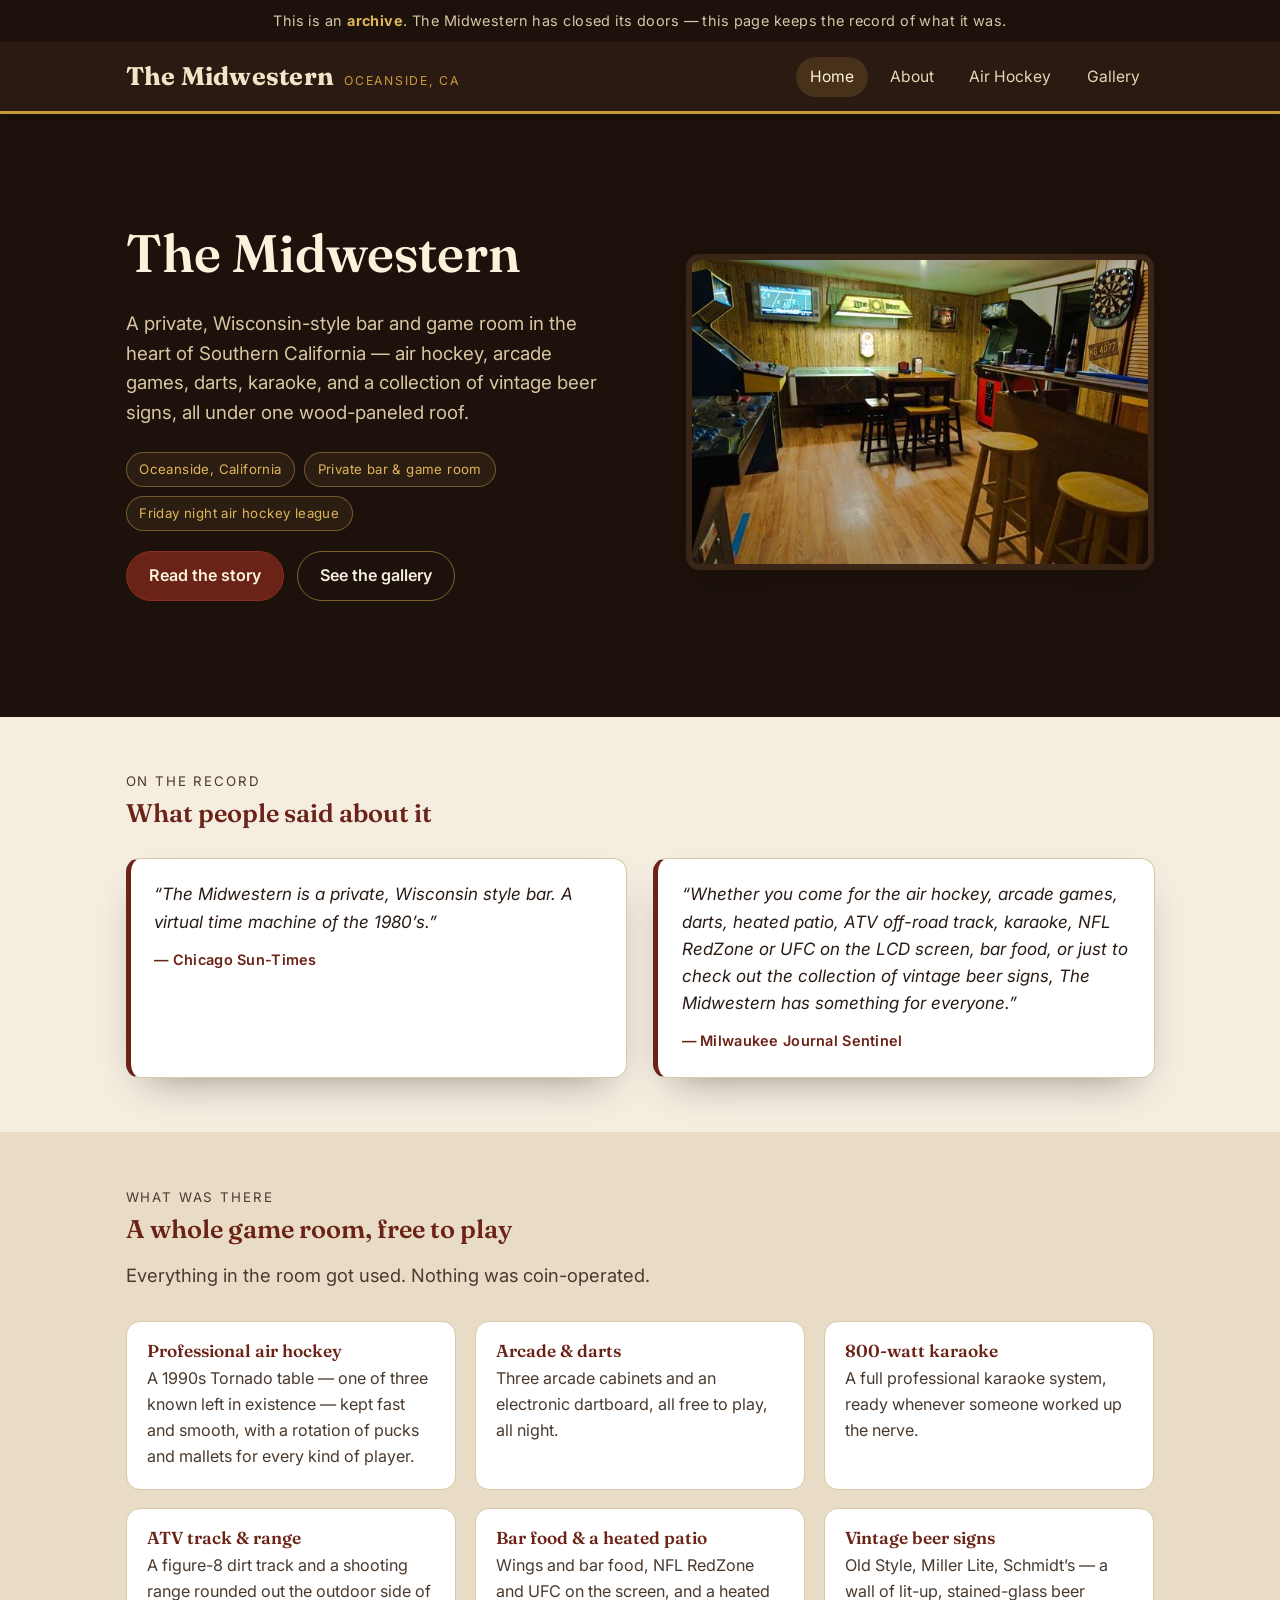
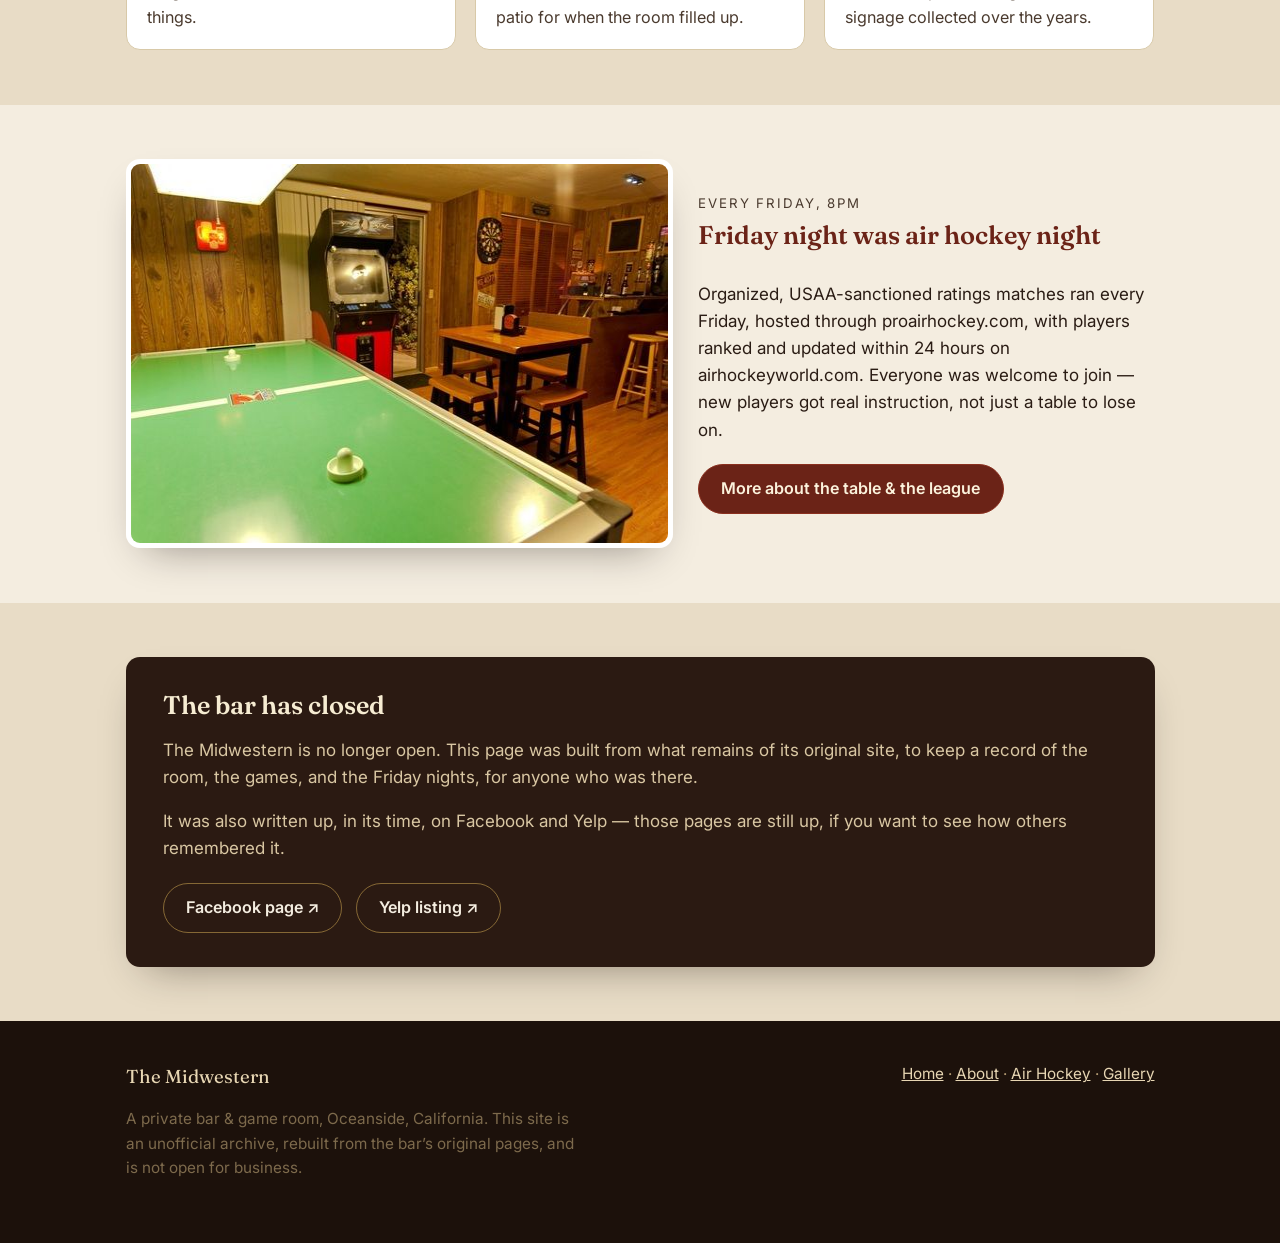
==== index.html @ d5c05716 "Recreate The Midwestern as a historical archive site The Midwestern was a private Wisconsin-style ba" ====
<!DOCTYPE html>
<html lang="en">
<head>
<meta charset="utf-8">
<meta name="viewport" content="width=device-width, initial-scale=1">
<title>The Midwestern — an archive of the Oceanside bar & game room</title>
<meta name="description" content="An archive of The Midwestern, a private Wisconsin-style bar and game room in Oceanside, California — air hockey, arcade, darts, karaoke, and a Friday night league. The bar is closed; this page keeps the record.">
<meta name="robots" content="noindex, nofollow">
<link rel="preconnect" href="https://fonts.googleapis.com">
<link rel="preconnect" href="https://fonts.gstatic.com" crossorigin>
<link href="https://fonts.googleapis.com/css2?family=Fraunces:opsz,wght@9..144,500;9..144,600;9..144,700&family=Inter:wght@400;500;600;700&display=swap" rel="stylesheet">
<link rel="stylesheet" href="/css/site.css">
</head>
<body>

<div class="archive-banner">This is an <strong>archive</strong>. The Midwestern has closed its doors — this page keeps the record of what it was.</div>

<header class="masthead">
  <div class="masthead-inner">
    <a class="brand" href="/">
      <span class="mark">The Midwestern</span>
      <span class="sub">Oceanside, CA</span>
    </a>
    <nav class="primary" aria-label="Primary">
      <ul>
        <li><a href="/" aria-current="page">Home</a></li>
        <li><a href="/about.html">About</a></li>
        <li><a href="/air-hockey.html">Air Hockey</a></li>
        <li><a href="/gallery.html">Gallery</a></li>
      </ul>
    </nav>
  </div>
</header>

<main>

  <section class="hero">
    <div class="hero-inner">
      <div>
        <h1>The Midwestern</h1>
        <p class="tagline">A private, Wisconsin-style bar and game room in the heart of Southern California — air hockey, arcade games, darts, karaoke, and a collection of vintage beer signs, all under one wood-paneled roof.</p>
        <div class="badges">
          <span class="badge">Oceanside, California</span>
          <span class="badge">Private bar &amp; game room</span>
          <span class="badge">Friday night air hockey league</span>
        </div>
        <div class="link-row">
          <a class="btn" href="/about.html">Read the story</a>
          <a class="btn ghost" href="/gallery.html">See the gallery</a>
        </div>
      </div>
      <div class="hero-photo">
        <img src="/images/hero-lounge.jpg" alt="The Midwestern's main room — wood paneling, an air hockey table, arcade cabinets, a dartboard, and a bar lined with stools." width="600" height="399" loading="eager">
      </div>
    </div>
  </section>

  <section>
    <div class="wrap">
      <div class="section-head">
        <span class="kicker">On the record</span>
        <h2>What people said about it</h2>
      </div>
      <div class="press">
        <blockquote class="press-quote">
          <p>&ldquo;The Midwestern is a private, Wisconsin style bar. A virtual time machine of the 1980&rsquo;s.&rdquo;</p>
          <cite>— Chicago Sun-Times</cite>
        </blockquote>
        <blockquote class="press-quote">
          <p>&ldquo;Whether you come for the air hockey, arcade games, darts, heated patio, ATV off-road track, karaoke, NFL RedZone or UFC on the LCD screen, bar food, or just to check out the collection of vintage beer signs, The Midwestern has something for everyone.&rdquo;</p>
          <cite>— Milwaukee Journal Sentinel</cite>
        </blockquote>
      </div>
    </div>
  </section>

  <section class="tan">
    <div class="wrap">
      <div class="section-head">
        <span class="kicker">What was there</span>
        <h2>A whole game room, free to play</h2>
        <p class="lede">Everything in the room got used. Nothing was coin-operated.</p>
      </div>
      <div class="feature-grid">
        <div class="feature-card">
          <h3>Professional air hockey</h3>
          <p>A 1990s Tornado table — one of three known left in existence — kept fast and smooth, with a rotation of pucks and mallets for every kind of player.</p>
        </div>
        <div class="feature-card">
          <h3>Arcade &amp; darts</h3>
          <p>Three arcade cabinets and an electronic dartboard, all free to play, all night.</p>
        </div>
        <div class="feature-card">
          <h3>800-watt karaoke</h3>
          <p>A full professional karaoke system, ready whenever someone worked up the nerve.</p>
        </div>
        <div class="feature-card">
          <h3>ATV track &amp; range</h3>
          <p>A figure-8 dirt track and a shooting range rounded out the outdoor side of things.</p>
        </div>
        <div class="feature-card">
          <h3>Bar food &amp; a heated patio</h3>
          <p>Wings and bar food, NFL RedZone and UFC on the screen, and a heated patio for when the room filled up.</p>
        </div>
        <div class="feature-card">
          <h3>Vintage beer signs</h3>
          <p>Old Style, Miller Lite, Schmidt&rsquo;s — a wall of lit-up, stained-glass beer signage collected over the years.</p>
        </div>
      </div>
    </div>
  </section>

  <section>
    <div class="wrap two-up">
      <div class="photo">
        <img src="/images/room-corner.jpg" alt="The air hockey table, dartboard, and bar corner, seen from across the room." width="570" height="379" loading="lazy">
      </div>
      <div>
        <div class="section-head">
          <span class="kicker">Every Friday, 8pm</span>
          <h2>Friday night was air hockey night</h2>
        </div>
        <p class="prose">Organized, USAA-sanctioned ratings matches ran every Friday, hosted through proairhockey.com, with players ranked and updated within 24 hours on airhockeyworld.com. Everyone was welcome to join — new players got real instruction, not just a table to lose on.</p>
        <div class="link-row">
          <a class="btn" href="/air-hockey.html">More about the table &amp; the league</a>
        </div>
      </div>
    </div>
  </section>

  <section class="tan">
    <div class="wrap">
      <div class="closing-card">
        <h2>The bar has closed</h2>
        <p>The Midwestern is no longer open. This page was built from what remains of its original site, to keep a record of the room, the games, and the Friday nights, for anyone who was there.</p>
        <p>It was also written up, in its time, on Facebook and Yelp — those pages are still up, if you want to see how others remembered it.</p>
        <div class="link-row">
          <a class="btn ghost" href="https://www.facebook.com/themidwesternbar/" target="_blank" rel="noopener">Facebook page ↗</a>
          <a class="btn ghost" href="https://www.yelp.com/biz/the-midwestern-oceanside" target="_blank" rel="noopener">Yelp listing ↗</a>
        </div>
      </div>
    </div>
  </section>

</main>

<footer class="site-footer">
  <div class="wrap">
    <div>
      <div class="mark" style="font-family:'Fraunces',Georgia,serif;color:#e7d6b3;font-size:1.1rem;">The Midwestern</div>
      <p class="fine">A private bar &amp; game room, Oceanside, California. This site is an unofficial archive, rebuilt from the bar&rsquo;s original pages, and is not open for business.</p>
    </div>
    <nav aria-label="Footer">
      <a href="/">Home</a> &middot; <a href="/about.html">About</a> &middot; <a href="/air-hockey.html">Air Hockey</a> &middot; <a href="/gallery.html">Gallery</a>
    </nav>
  </div>
</footer>

</body>
</html>
---- css/site.css ----
/* The Midwestern — archive site. One stylesheet, no build step. */

:root {
  --ink: #2a1c14;
  --ink-soft: #4a3a2e;
  --parchment: #f4ede0;
  --parchment-deep: #e8dcc6;
  --walnut: #2b1a12;
  --walnut-deep: #1c110b;
  --oxblood: #6b2317;
  --oxblood-bright: #8a2f1e;
  --brass: #c99a3c;
  --brass-bright: #e0b559;
  --line: #d8c9a8;
  --paper-shadow: 0 18px 40px -20px rgba(20, 12, 6, 0.45);
  --radius: 14px;
  font-size: 17px;
}

* { box-sizing: border-box; }

html { scroll-behavior: smooth; }
[id] { scroll-margin-top: 5.5rem; }

body {
  margin: 0;
  background: var(--parchment);
  color: var(--ink);
  font-family: "Inter", system-ui, -apple-system, "Segoe UI", sans-serif;
  line-height: 1.6;
  -webkit-font-smoothing: antialiased;
}

h1, h2, h3, .display {
  font-family: "Fraunces", Georgia, serif;
  font-weight: 600;
  color: var(--oxblood);
  line-height: 1.12;
  margin: 0 0 0.5em;
}

a { color: var(--oxblood); }
img { max-width: 100%; display: block; }

.wrap {
  max-width: 1080px;
  margin: 0 auto;
  padding: 0 1.5rem;
}

/* ---------- Archive banner ---------- */
.archive-banner {
  background: var(--walnut-deep);
  color: #d8c6a8;
  text-align: center;
  font-size: 0.85rem;
  letter-spacing: 0.03em;
  padding: 0.55rem 1rem;
}
.archive-banner strong { color: var(--brass-bright); }

/* ---------- Header / nav ---------- */
header.masthead {
  position: sticky;
  top: 0;
  z-index: 50;
  background: var(--walnut);
  border-bottom: 3px solid var(--brass);
  box-shadow: 0 6px 18px -10px rgba(0,0,0,0.5);
}
.masthead-inner {
  max-width: 1080px;
  margin: 0 auto;
  padding: 0.85rem 1.5rem;
  display: flex;
  align-items: center;
  justify-content: space-between;
  gap: 1rem;
  flex-wrap: wrap;
}
.brand {
  display: flex;
  align-items: baseline;
  gap: 0.6rem;
  color: var(--parchment);
  text-decoration: none;
}
.brand .mark {
  font-family: "Fraunces", Georgia, serif;
  font-weight: 700;
  font-size: 1.5rem;
  color: #f2e4c6;
  letter-spacing: 0.01em;
}
.brand .sub {
  font-size: 0.72rem;
  text-transform: uppercase;
  letter-spacing: 0.14em;
  color: var(--brass);
}
nav.primary ul {
  list-style: none;
  display: flex;
  flex-wrap: wrap;
  gap: 0.4rem;
  margin: 0;
  padding: 0;
}
nav.primary a {
  display: inline-block;
  padding: 0.45rem 0.85rem;
  color: #e7d6b3;
  text-decoration: none;
  font-size: 0.92rem;
  border-radius: 999px;
  transition: background 0.15s, color 0.15s;
}
nav.primary a:hover,
nav.primary a[aria-current="page"] {
  background: rgba(201, 154, 60, 0.18);
  color: #fff2d6;
}

/* ---------- Hero ---------- */
.hero {
  position: relative;
  background: var(--walnut-deep);
  color: #f4ede0;
  overflow: hidden;
}
.hero-inner {
  max-width: 1080px;
  margin: 0 auto;
  padding: 3.2rem 1.5rem 3.6rem;
  display: grid;
  grid-template-columns: 1.05fr 0.95fr;
  gap: 2.5rem;
  align-items: center;
}
.hero h1 {
  color: #fbf2dc;
  font-size: clamp(2.1rem, 4.4vw, 3.1rem);
}
.hero .tagline {
  font-size: 1.1rem;
  color: #d9c7a3;
  max-width: 40ch;
}
.hero-photo {
  border-radius: var(--radius);
  overflow: hidden;
  box-shadow: var(--paper-shadow);
  border: 6px solid #3a2517;
}
.hero-photo img { width: 100%; height: 100%; object-fit: cover; }
.hero .badges {
  display: flex;
  flex-wrap: wrap;
  gap: 0.5rem;
  margin-top: 1.4rem;
}
.badge {
  font-size: 0.78rem;
  letter-spacing: 0.03em;
  padding: 0.35rem 0.75rem;
  border-radius: 999px;
  border: 1px solid rgba(224, 181, 89, 0.4);
  color: var(--brass-bright);
  background: rgba(224, 181, 89, 0.08);
}

/* ---------- Sections ---------- */
main { display: block; }
section { padding: 3.2rem 0; }
section.tan { background: var(--parchment-deep); }
.section-head { max-width: 62ch; margin-bottom: 1.8rem; }
.section-head .kicker {
  display: block;
  font-size: 0.78rem;
  letter-spacing: 0.14em;
  text-transform: uppercase;
  color: var(--ink-soft);
  margin-bottom: 0.4rem;
}
.lede { font-size: 1.08rem; color: var(--ink-soft); }
.lede br { display: block; content: ""; margin-top: 0.95em; }
.prose p { color: var(--ink-soft); }

/* Press quotes */
.press {
  display: grid;
  grid-template-columns: 1fr 1fr;
  gap: 1.5rem;
}
blockquote.press-quote {
  margin: 0;
  background: #fff;
  border: 1px solid var(--line);
  border-left: 5px solid var(--oxblood);
  border-radius: var(--radius);
  padding: 1.3rem 1.4rem;
  box-shadow: var(--paper-shadow);
}
blockquote.press-quote p { margin: 0 0 0.6rem; font-style: italic; color: var(--ink); }
blockquote.press-quote cite {
  font-style: normal;
  font-size: 0.85rem;
  color: var(--oxblood);
  font-weight: 600;
  letter-spacing: 0.02em;
}

/* Feature grid (what was there) */
.feature-grid {
  display: grid;
  grid-template-columns: repeat(3, 1fr);
  gap: 1.1rem;
}
.feature-card {
  background: #fff;
  border: 1px solid var(--line);
  border-radius: var(--radius);
  padding: 1.1rem 1.2rem;
}
.feature-card h3 {
  font-size: 1.02rem;
  margin-bottom: 0.35rem;
}
.feature-card p { margin: 0; color: var(--ink-soft); font-size: 0.95rem; }

/* Photo strip / two-up */
.two-up {
  display: grid;
  grid-template-columns: 1.2fr 1fr;
  gap: 1.5rem;
  align-items: center;
}
.two-up.reverse { grid-template-columns: 1fr 1.2fr; }
.two-up.reverse .photo { order: 2; }
.photo {
  border-radius: var(--radius);
  overflow: hidden;
  box-shadow: var(--paper-shadow);
  border: 5px solid #fff;
}

/* Gallery */
.gallery-grid {
  display: grid;
  grid-template-columns: repeat(3, 1fr);
  gap: 0.9rem;
}
.gallery-grid figure {
  margin: 0;
  border-radius: var(--radius);
  overflow: hidden;
  box-shadow: var(--paper-shadow);
  border: 4px solid #fff;
  background: #fff;
}
.gallery-grid img { aspect-ratio: 4 / 3; object-fit: cover; width: 100%; height: auto; }
.gallery-grid figcaption {
  font-size: 0.82rem;
  color: var(--ink-soft);
  padding: 0.55rem 0.7rem 0.75rem;
}

/* Detail board (about page: quick facts) */
.board {
  background: #fff;
  border: 1px solid var(--line);
  border-radius: var(--radius);
  padding: 1.4rem 1.6rem;
  box-shadow: var(--paper-shadow);
}
.board dl {
  display: grid;
  grid-template-columns: max-content 1fr;
  gap: 0.5rem 1.2rem;
  margin: 0;
}
.board dt {
  font-weight: 600;
  color: var(--oxblood);
  white-space: nowrap;
}
.board dd { margin: 0; color: var(--ink-soft); }

/* Buttons / links out */
.btn {
  display: inline-block;
  padding: 0.65rem 1.3rem;
  border-radius: 999px;
  background: var(--oxblood);
  color: #fbf2dc;
  text-decoration: none;
  font-weight: 600;
  font-size: 0.95rem;
  border: 1px solid var(--oxblood-bright);
}
.btn:hover { background: var(--oxblood-bright); }
.btn.ghost {
  background: transparent;
  color: var(--parchment);
  border-color: rgba(224, 181, 89, 0.5);
}
.link-row { display: flex; flex-wrap: wrap; gap: 0.8rem; margin-top: 1.2rem; }

/* Closing notice card */
.closing-card {
  background: var(--walnut);
  color: #ecdfc2;
  border-radius: var(--radius);
  padding: 2rem 2.2rem;
  box-shadow: var(--paper-shadow);
}
.closing-card h2 { color: #f6ecd2; }
.closing-card p { color: #d9c7a3; }

/* Footer */
footer.site-footer {
  background: var(--walnut-deep);
  color: #b9a077;
  padding: 2.4rem 0 2.8rem;
  font-size: 0.9rem;
}
footer.site-footer .wrap {
  display: flex;
  justify-content: space-between;
  gap: 1.5rem;
  flex-wrap: wrap;
}
footer.site-footer a { color: #e7d6b3; }
footer.site-footer .fine { color: #7d6a4c; max-width: 46ch; }

/* Responsive */
@media (max-width: 46rem) {
  .hero-inner { grid-template-columns: 1fr; padding-top: 2.2rem; }
  .press,
  .feature-grid,
  .gallery-grid { grid-template-columns: 1fr 1fr; }
  .two-up, .two-up.reverse { grid-template-columns: 1fr; }
  .two-up.reverse .photo { order: 0; }
  .board dl { grid-template-columns: 1fr; }
  .board dt { margin-top: 0.4rem; }
}
@media (max-width: 30rem) {
  .feature-grid, .gallery-grid, .press { grid-template-columns: 1fr; }
  .masthead-inner { padding: 0.7rem 1rem; }
  section { padding: 2.4rem 0; }
}
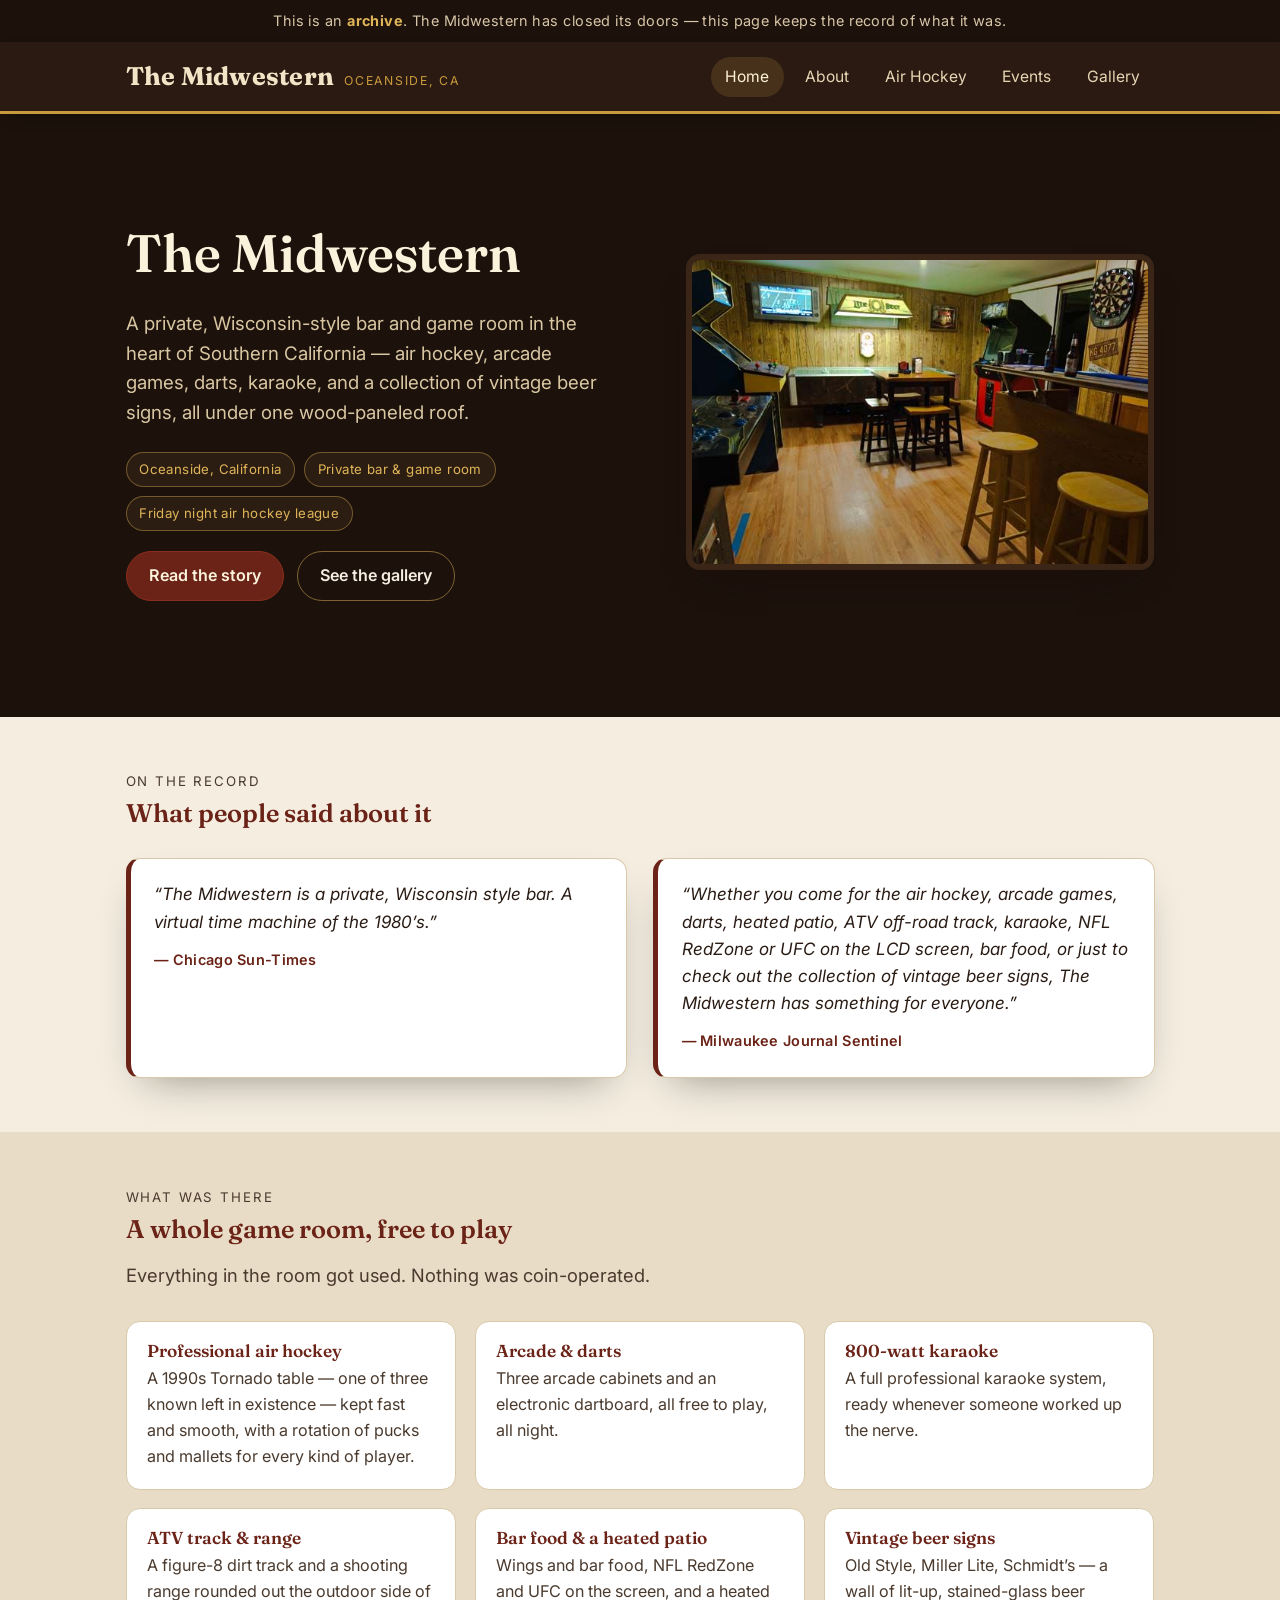
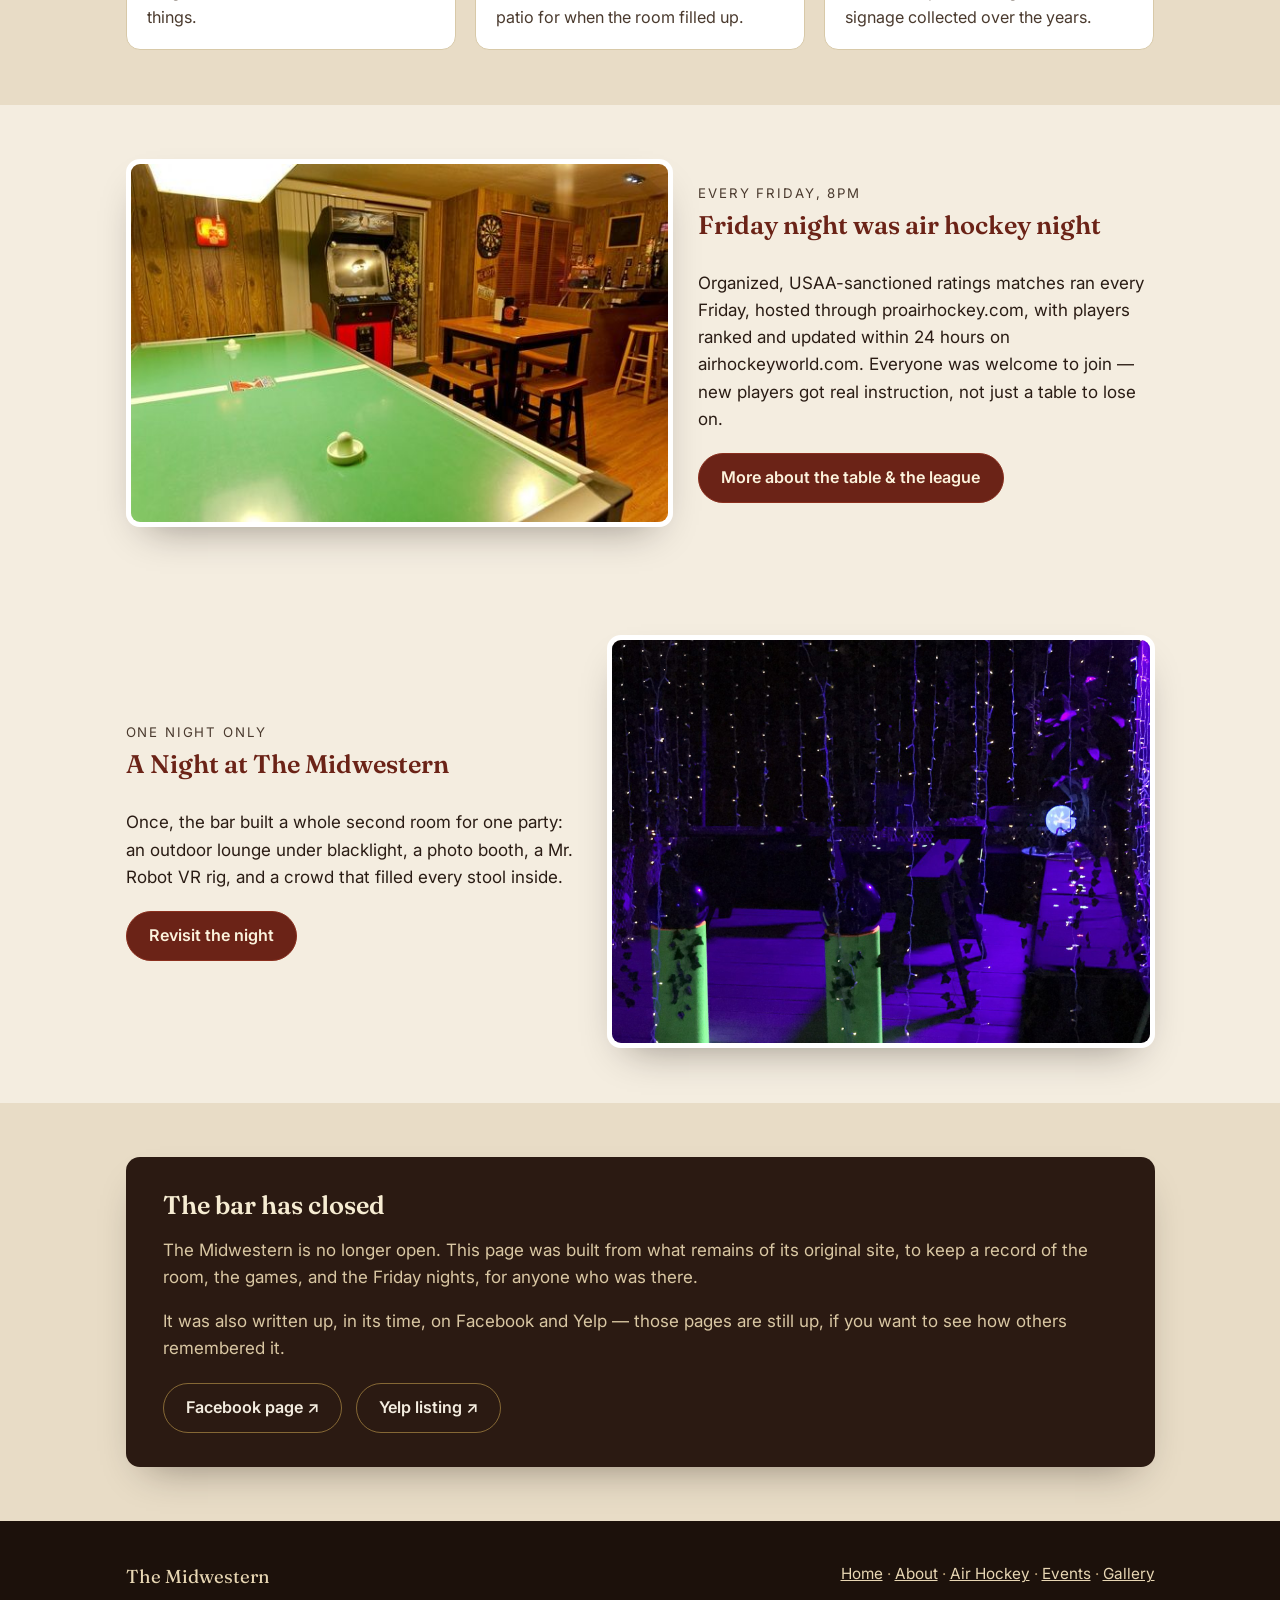
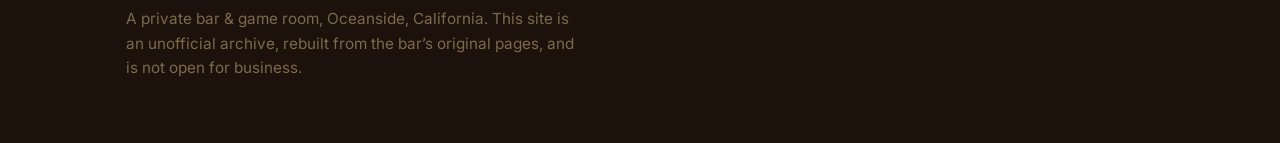
==== commit 12972f3d: "Add A Night at The Midwestern event page A one-off party archive: a purpose-built outdoor lounge und" ====
--- a/index.html
+++ b/index.html
@@ -26,6 +26,7 @@
         <li><a href="/" aria-current="page">Home</a></li>
         <li><a href="/about.html">About</a></li>
         <li><a href="/air-hockey.html">Air Hockey</a></li>
+        <li><a href="/a-night-at-the-midwestern.html">Events</a></li>
         <li><a href="/gallery.html">Gallery</a></li>
       </ul>
     </nav>
@@ -128,6 +129,24 @@
     </div>
   </section>
 
+  <section>
+    <div class="wrap two-up reverse">
+      <div class="photo">
+        <img src="/images/event/event-lounge-glow.jpg" alt="A string-lit outdoor lounge at night, built onto the patio for a one-off party, with glow-in-the-dark decor under blacklight." width="1600" height="1200" loading="lazy">
+      </div>
+      <div>
+        <div class="section-head">
+          <span class="kicker">One night only</span>
+          <h2>A Night at The Midwestern</h2>
+        </div>
+        <p class="prose">Once, the bar built a whole second room for one party: an outdoor lounge under blacklight, a photo booth, a Mr. Robot VR rig, and a crowd that filled every stool inside.</p>
+        <div class="link-row">
+          <a class="btn" href="/a-night-at-the-midwestern.html">Revisit the night</a>
+        </div>
+      </div>
+    </div>
+  </section>
+
   <section class="tan">
     <div class="wrap">
       <div class="closing-card">
@@ -151,7 +170,7 @@
       <p class="fine">A private bar &amp; game room, Oceanside, California. This site is an unofficial archive, rebuilt from the bar&rsquo;s original pages, and is not open for business.</p>
     </div>
     <nav aria-label="Footer">
-      <a href="/">Home</a> &middot; <a href="/about.html">About</a> &middot; <a href="/air-hockey.html">Air Hockey</a> &middot; <a href="/gallery.html">Gallery</a>
+      <a href="/">Home</a> &middot; <a href="/about.html">About</a> &middot; <a href="/air-hockey.html">Air Hockey</a> &middot; <a href="/a-night-at-the-midwestern.html">Events</a> &middot; <a href="/gallery.html">Gallery</a>
     </nav>
   </div>
 </footer>
--- a/css/site.css
+++ b/css/site.css
@@ -40,7 +40,7 @@
 }
 
 a { color: var(--oxblood); }
-img { max-width: 100%; display: block; }
+img { max-width: 100%; height: auto; display: block; }
 
 .wrap {
   max-width: 1080px;
